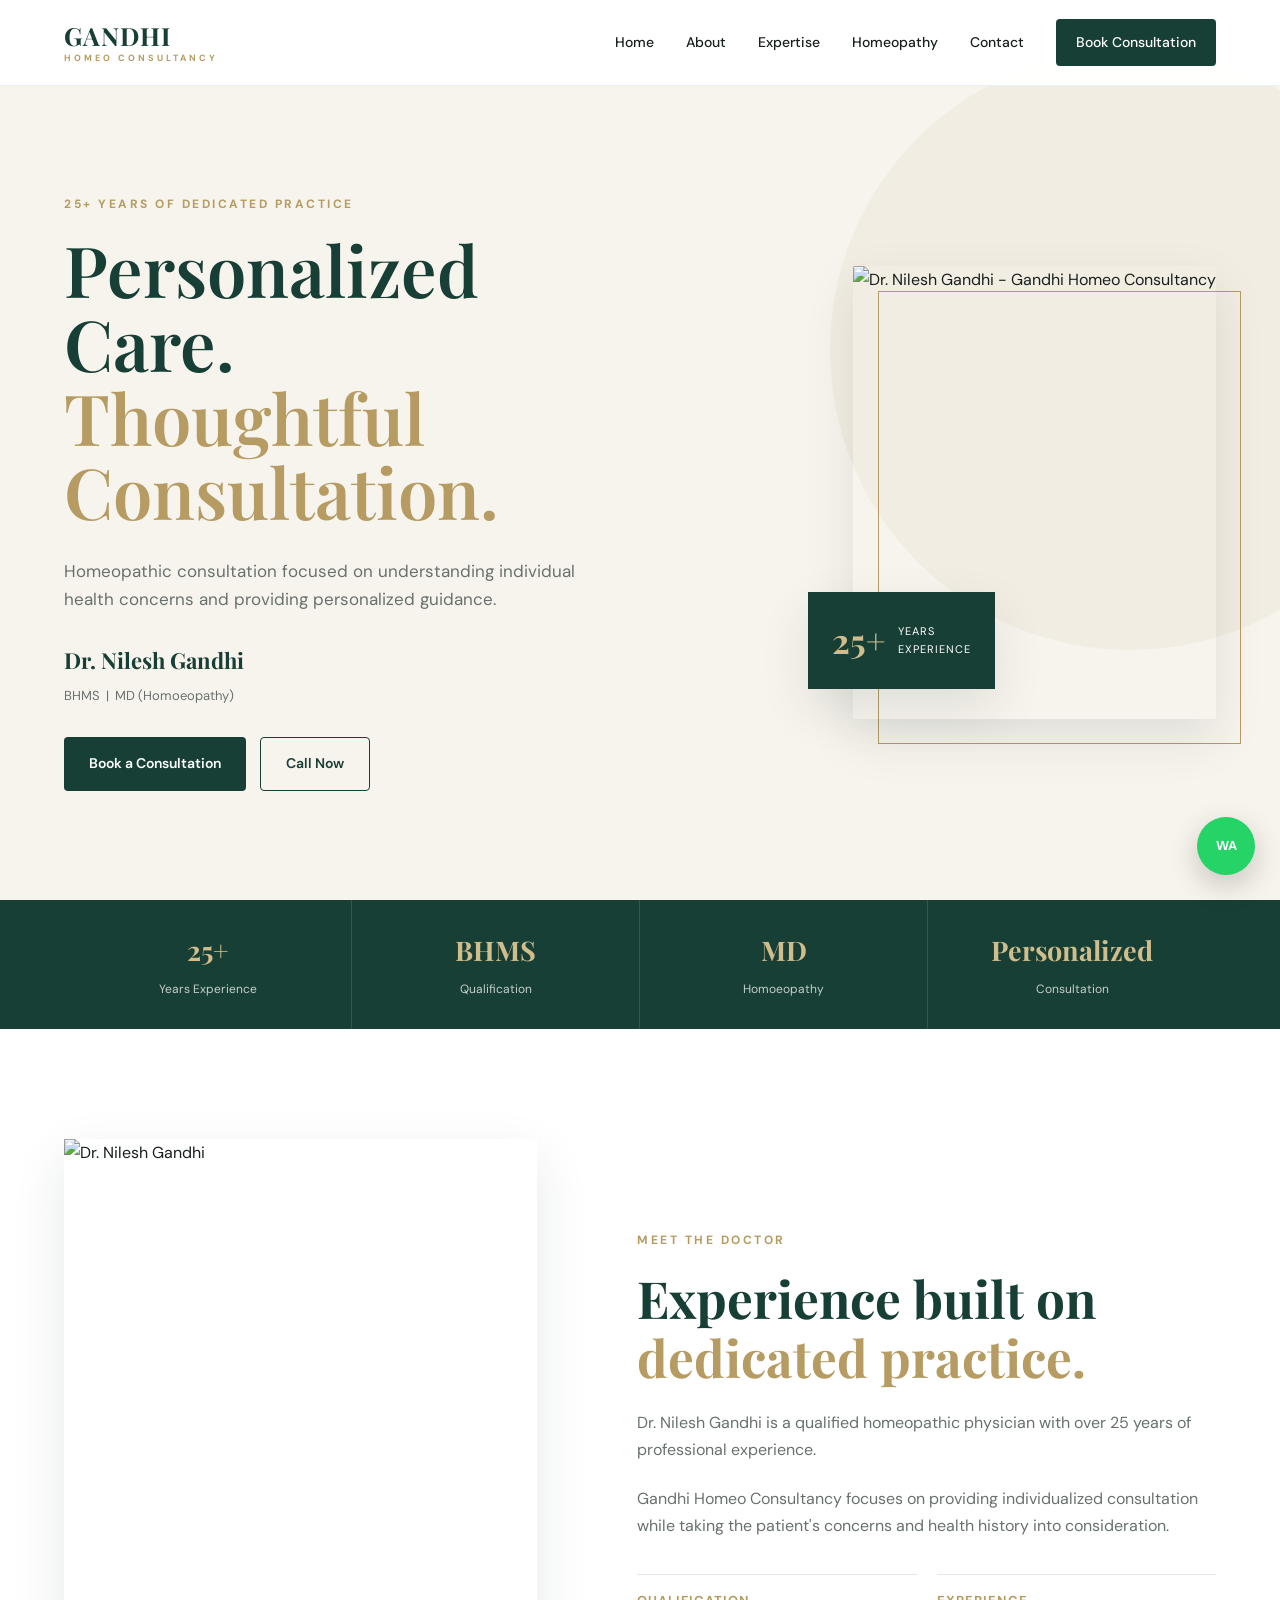
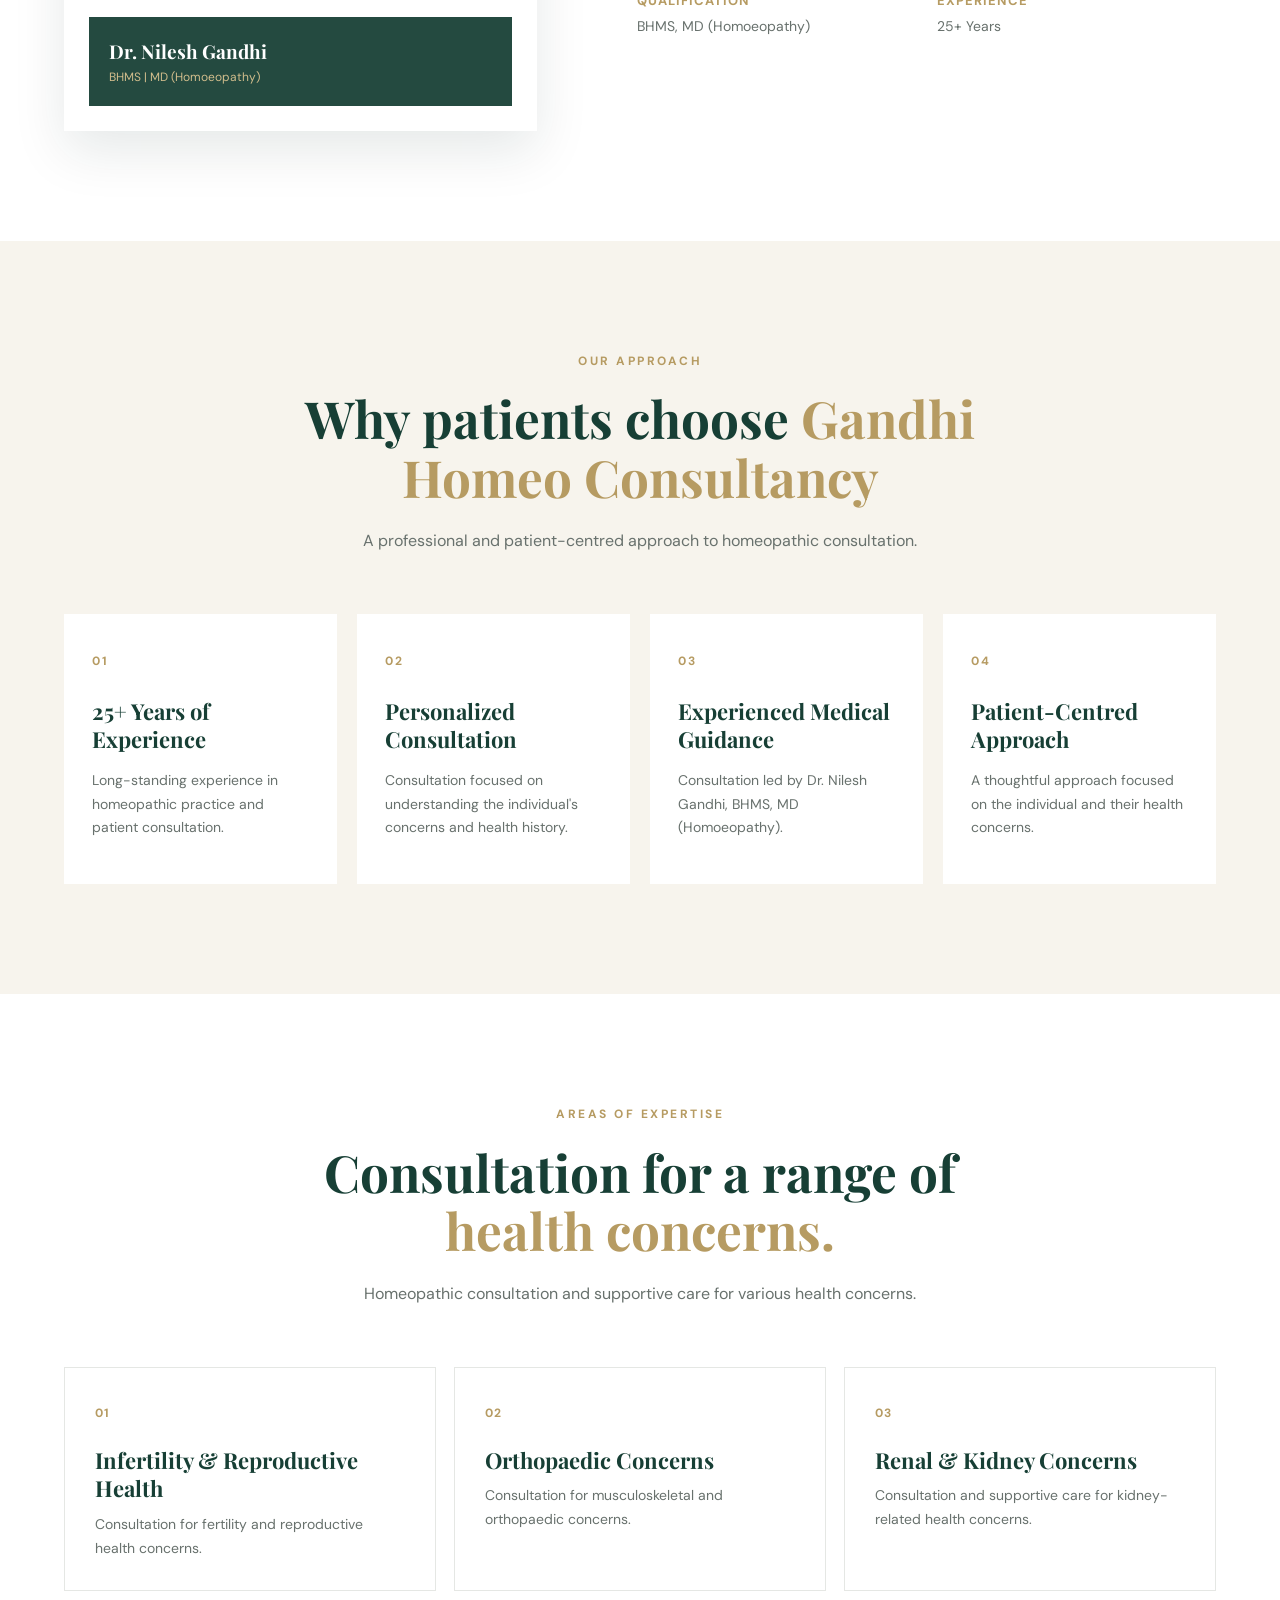
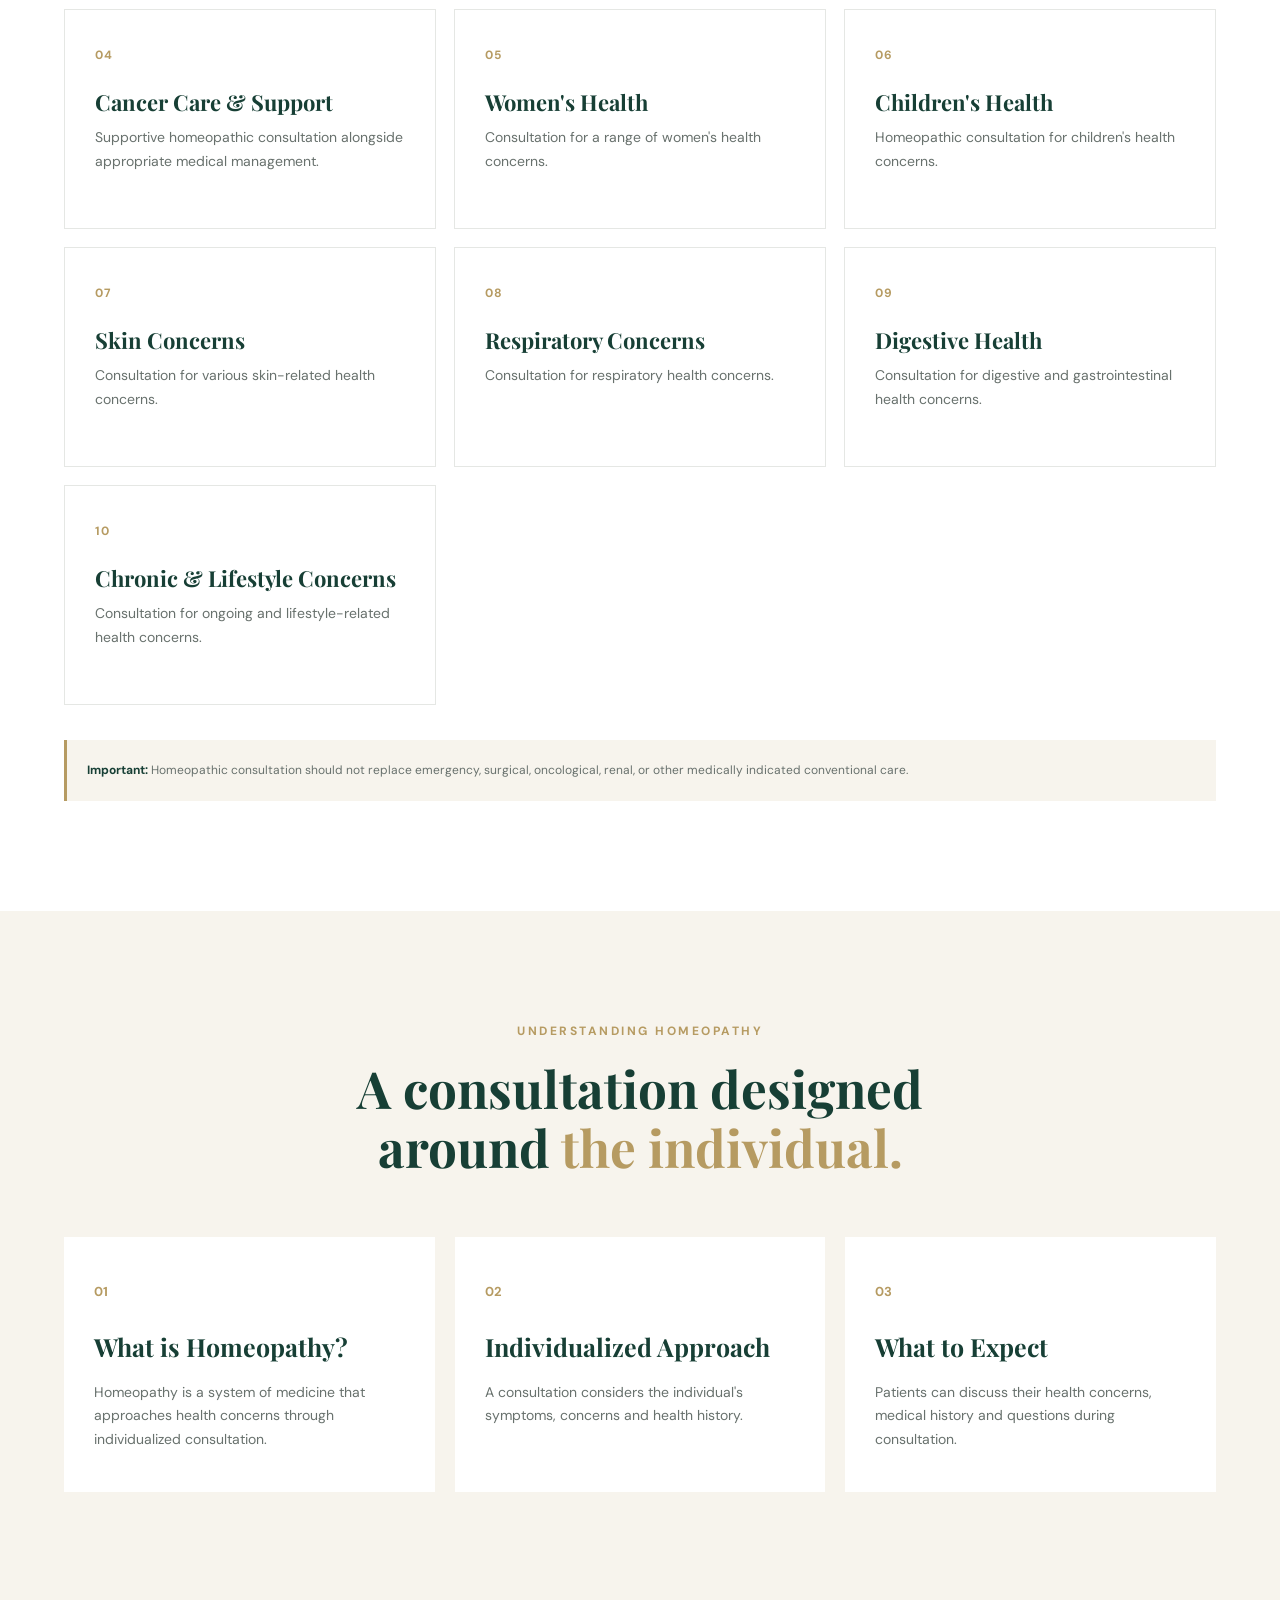
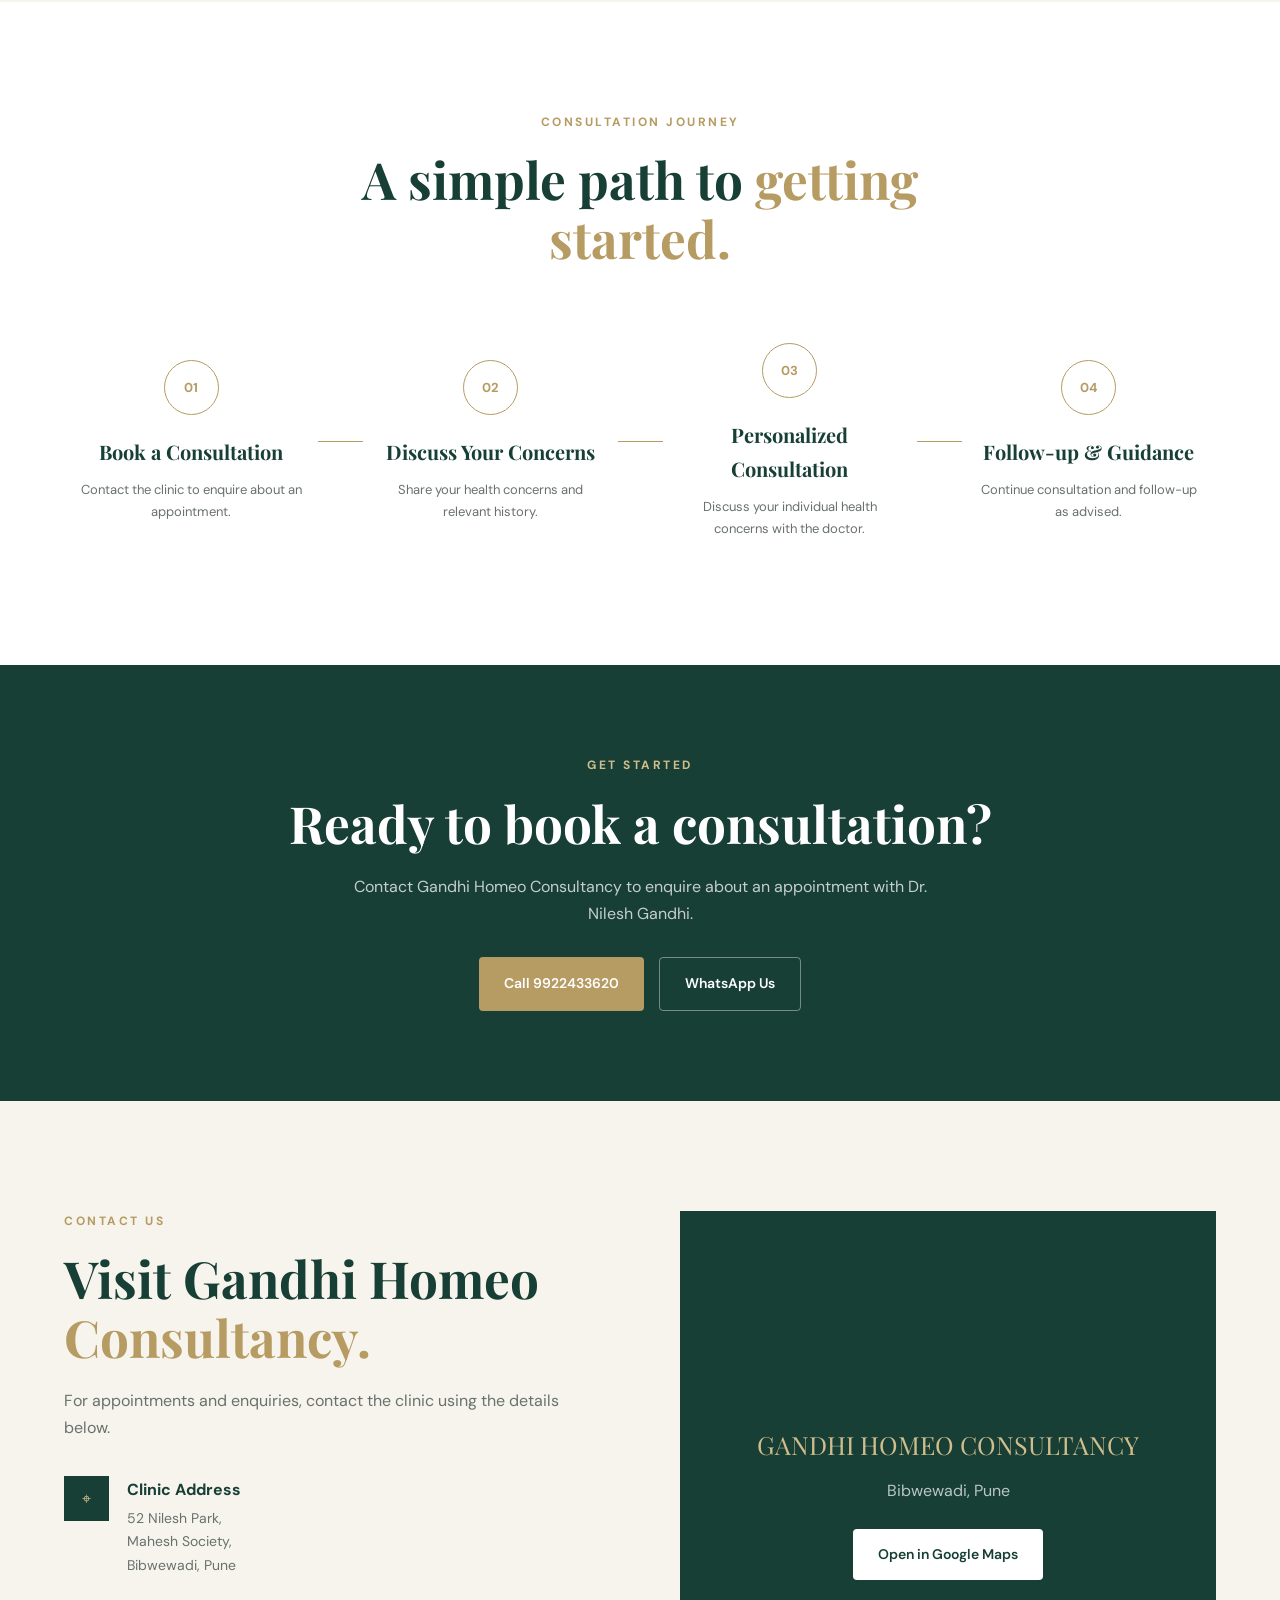
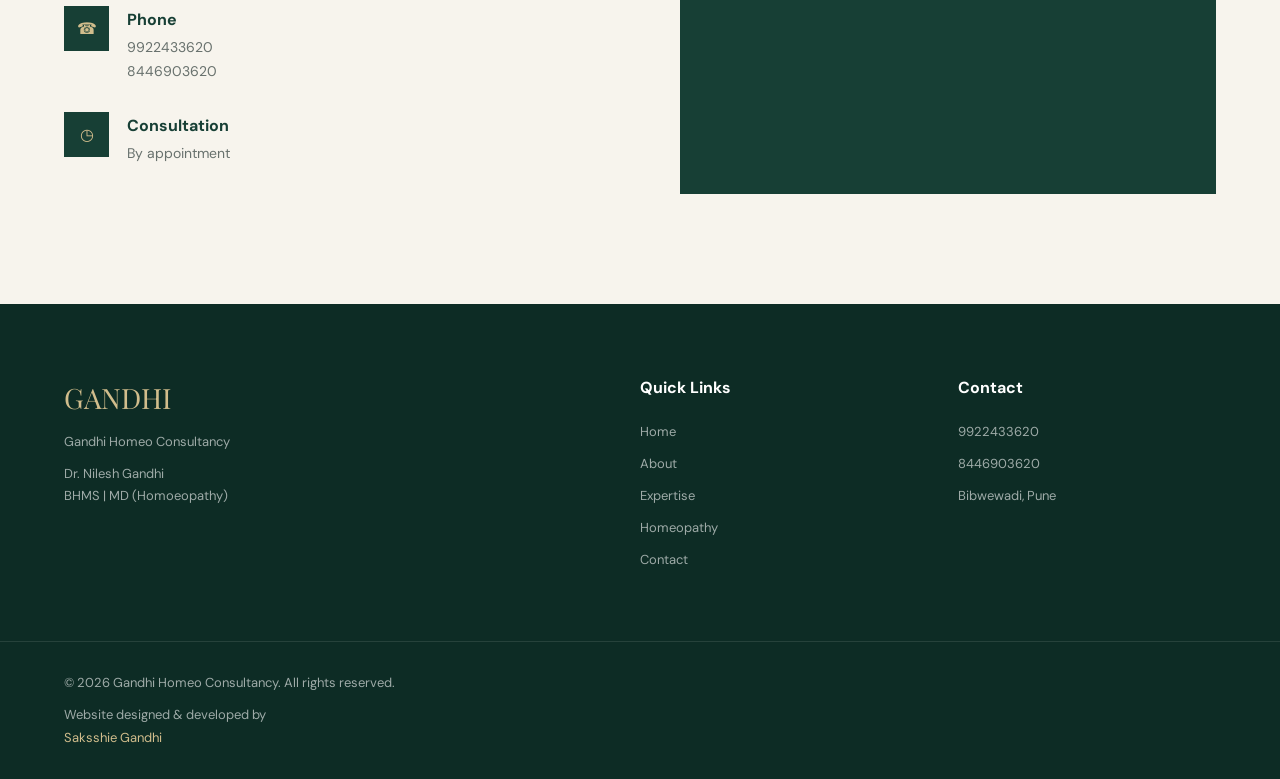
==== index.html @ 0a976315 "Add website files" ====
<!DOCTYPE html>
<html lang="en">

<head>
    <meta charset="UTF-8">
    <meta name="viewport" content="width=device-width, initial-scale=1.0">

    <title>Gandhi Homeo Consultancy | Dr. Nilesh Gandhi</title>

    <meta name="description"
        content="Gandhi Homeo Consultancy - Homeopathic consultation by Dr. Nilesh Gandhi, BHMS, MD (Homoeopathy), with over 25 years of experience in Pune.">

    <link rel="stylesheet" href="style.css">

    <!-- Google Fonts -->
    <link rel="preconnect" href="https://fonts.googleapis.com">
    <link rel="preconnect" href="https://fonts.gstatic.com" crossorigin>

    <link
        href="https://fonts.googleapis.com/css2?family=DM+Sans:wght@400;500;600;700&family=Playfair+Display:wght@500;600;700&display=swap"
        rel="stylesheet">
</head>

<body>

    <!-- ================= NAVIGATION ================= -->

    <header class="navbar">

        <div class="container nav-container">

            <a href="#home" class="logo">
                <span class="logo-main">GANDHI</span>
                <span class="logo-sub">HOMEO CONSULTANCY</span>
            </a>

            <nav class="nav-menu" id="navMenu">

                <a href="#home">Home</a>
                <a href="#about">About</a>
                <a href="#expertise">Expertise</a>
                <a href="#homeopathy">Homeopathy</a>
                <a href="#contact">Contact</a>

                <a href="#contact" class="nav-button">
                    Book Consultation
                </a>

            </nav>

            <button class="menu-toggle" id="menuToggle">
                ☰
            </button>

        </div>

    </header>


    <main>

        <!-- ================= HERO ================= -->

        <section class="hero" id="home">

            <div class="hero-background"></div>

            <div class="container hero-container">

                <div class="hero-content">

                    <span class="eyebrow">
                        25+ YEARS OF DEDICATED PRACTICE
                    </span>

                    <h1>
                        Personalized Care.
                        <span>Thoughtful Consultation.</span>
                    </h1>

                    <p class="hero-description">
                        Homeopathic consultation focused on understanding
                        individual health concerns and providing personalized
                        guidance.
                    </p>

                    <div class="doctor-intro">

                        <strong>Dr. Nilesh Gandhi</strong>

                        <span>
                            BHMS &nbsp;|&nbsp; MD (Homoeopathy)
                        </span>

                    </div>

                    <div class="hero-buttons">

                        <a href="#contact" class="primary-button">
                            Book a Consultation
                        </a>

                        <a href="tel:9922433620" class="secondary-button">
                            Call Now
                        </a>

                    </div>

                </div>


                <div class="hero-image-wrapper">

                    <div class="hero-image-decoration"></div>

                    <div class="hero-image">

                        <img src="images/doctor.jpeg"
                            alt="Dr. Nilesh Gandhi - Gandhi Homeo Consultancy">

                    </div>

                    <div class="experience-badge">

                        <strong>25+</strong>

                        <span>
                            Years<br>
                            Experience
                        </span>

                    </div>

                </div>

            </div>

        </section>


        <!-- ================= CREDIBILITY STRIP ================= -->

        <section class="credentials">

            <div class="container credentials-grid">

                <div class="credential">

                    <strong>25+</strong>

                    <span>Years Experience</span>

                </div>


                <div class="credential">

                    <strong>BHMS</strong>

                    <span>Qualification</span>

                </div>


                <div class="credential">

                    <strong>MD</strong>

                    <span>Homoeopathy</span>

                </div>


                <div class="credential">

                    <strong>Personalized</strong>

                    <span>Consultation</span>

                </div>

            </div>

        </section>


        <!-- ================= ABOUT DOCTOR ================= -->

        <section class="about section-padding" id="about">

            <div class="container about-grid">

                <div class="about-image">

                    <img src="images/doctor.jpeg"
                        alt="Dr. Nilesh Gandhi">

                    <div class="image-caption">

                        <strong>Dr. Nilesh Gandhi</strong>

                        <span>BHMS | MD (Homoeopathy)</span>

                    </div>

                </div>


                <div class="about-content">

                    <span class="section-label">
                        MEET THE DOCTOR
                    </span>

                    <h2>
                        Experience built on
                        <span>dedicated practice.</span>
                    </h2>

                    <p>
                        Dr. Nilesh Gandhi is a qualified homeopathic physician
                        with over 25 years of professional experience.
                    </p>

                    <p>
                        Gandhi Homeo Consultancy focuses on providing
                        individualized consultation while taking the patient's
                        concerns and health history into consideration.
                    </p>

                    <div class="doctor-details">

                        <div>
                            <strong>Qualification</strong>
                            <span>BHMS, MD (Homoeopathy)</span>
                        </div>

                        <div>
                            <strong>Experience</strong>
                            <span>25+ Years</span>
                        </div>

                    </div>

                </div>

            </div>

        </section>


        <!-- ================= WHY CHOOSE US ================= -->

        <section class="why-us section-padding">

            <div class="container">

                <div class="section-heading">

                    <span class="section-label">
                        OUR APPROACH
                    </span>

                    <h2>
                        Why patients choose
                        <span>Gandhi Homeo Consultancy</span>
                    </h2>

                    <p>
                        A professional and patient-centred approach to
                        homeopathic consultation.
                    </p>

                </div>


                <div class="why-grid">

                    <article class="why-card">

                        <div class="card-number">01</div>

                        <h3>
                            25+ Years of Experience
                        </h3>

                        <p>
                            Long-standing experience in homeopathic practice
                            and patient consultation.
                        </p>

                    </article>


                    <article class="why-card">

                        <div class="card-number">02</div>

                        <h3>
                            Personalized Consultation
                        </h3>

                        <p>
                            Consultation focused on understanding the
                            individual's concerns and health history.
                        </p>

                    </article>


                    <article class="why-card">

                        <div class="card-number">03</div>

                        <h3>
                            Experienced Medical Guidance
                        </h3>

                        <p>
                            Consultation led by Dr. Nilesh Gandhi,
                            BHMS, MD (Homoeopathy).
                        </p>

                    </article>


                    <article class="why-card">

                        <div class="card-number">04</div>

                        <h3>
                            Patient-Centred Approach
                        </h3>

                        <p>
                            A thoughtful approach focused on the individual
                            and their health concerns.
                        </p>

                    </article>

                </div>

            </div>

        </section>


        <!-- ================= EXPERTISE ================= -->

        <section class="expertise section-padding" id="expertise">

            <div class="container">

                <div class="section-heading">

                    <span class="section-label">
                        AREAS OF EXPERTISE
                    </span>

                    <h2>
                        Consultation for a range of
                        <span>health concerns.</span>
                    </h2>

                    <p>
                        Homeopathic consultation and supportive care for
                        various health concerns.
                    </p>

                </div>


                <div class="expertise-grid">

                    <article class="expertise-card">

                        <span class="expertise-icon">01</span>

                        <h3>
                            Infertility & Reproductive Health
                        </h3>

                        <p>
                            Consultation for fertility and reproductive
                            health concerns.
                        </p>

                    </article>


                    <article class="expertise-card">

                        <span class="expertise-icon">02</span>

                        <h3>
                            Orthopaedic Concerns
                        </h3>

                        <p>
                            Consultation for musculoskeletal and
                            orthopaedic concerns.
                        </p>

                    </article>


                    <article class="expertise-card">

                        <span class="expertise-icon">03</span>

                        <h3>
                            Renal & Kidney Concerns
                        </h3>

                        <p>
                            Consultation and supportive care for
                            kidney-related health concerns.
                        </p>

                    </article>


                    <article class="expertise-card">

                        <span class="expertise-icon">04</span>

                        <h3>
                            Cancer Care & Support
                        </h3>

                        <p>
                            Supportive homeopathic consultation alongside
                            appropriate medical management.
                        </p>

                    </article>


                    <article class="expertise-card">

                        <span class="expertise-icon">05</span>

                        <h3>
                            Women's Health
                        </h3>

                        <p>
                            Consultation for a range of women's health
                            concerns.
                        </p>

                    </article>


                    <article class="expertise-card">

                        <span class="expertise-icon">06</span>

                        <h3>
                            Children's Health
                        </h3>

                        <p>
                            Homeopathic consultation for children's
                            health concerns.
                        </p>

                    </article>


                    <article class="expertise-card">

                        <span class="expertise-icon">07</span>

                        <h3>
                            Skin Concerns
                        </h3>

                        <p>
                            Consultation for various skin-related
                            health concerns.
                        </p>

                    </article>


                    <article class="expertise-card">

                        <span class="expertise-icon">08</span>

                        <h3>
                            Respiratory Concerns
                        </h3>

                        <p>
                            Consultation for respiratory health concerns.
                        </p>

                    </article>


                    <article class="expertise-card">

                        <span class="expertise-icon">09</span>

                        <h3>
                            Digestive Health
                        </h3>

                        <p>
                            Consultation for digestive and gastrointestinal
                            health concerns.
                        </p>

                    </article>


                    <article class="expertise-card">

                        <span class="expertise-icon">10</span>

                        <h3>
                            Chronic & Lifestyle Concerns
                        </h3>

                        <p>
                            Consultation for ongoing and lifestyle-related
                            health concerns.
                        </p>

                    </article>

                </div>


                <div class="medical-note">

                    <strong>Important:</strong>

                    Homeopathic consultation should not replace emergency,
                    surgical, oncological, renal, or other medically indicated
                    conventional care.

                </div>

            </div>

        </section>


        <!-- ================= HOMEOPATHY ================= -->

        <section class="homeopathy section-padding" id="homeopathy">

            <div class="container">

                <div class="section-heading">

                    <span class="section-label">
                        UNDERSTANDING HOMEOPATHY
                    </span>

                    <h2>
                        A consultation designed around
                        <span>the individual.</span>
                    </h2>

                </div>


                <div class="homeopathy-grid">

                    <article class="homeopathy-card">

                        <span>01</span>

                        <h3>
                            What is Homeopathy?
                        </h3>

                        <p>
                            Homeopathy is a system of medicine that approaches
                            health concerns through individualized consultation.
                        </p>

                    </article>


                    <article class="homeopathy-card">

                        <span>02</span>

                        <h3>
                            Individualized Approach
                        </h3>

                        <p>
                            A consultation considers the individual's symptoms,
                            concerns and health history.
                        </p>

                    </article>


                    <article class="homeopathy-card">

                        <span>03</span>

                        <h3>
                            What to Expect
                        </h3>

                        <p>
                            Patients can discuss their health concerns,
                            medical history and questions during consultation.
                        </p>

                    </article>

                </div>

            </div>

        </section>


        <!-- ================= CONSULTATION JOURNEY ================= -->

        <section class="journey section-padding">

            <div class="container">

                <div class="section-heading">

                    <span class="section-label">
                        CONSULTATION JOURNEY
                    </span>

                    <h2>
                        A simple path to
                        <span>getting started.</span>
                    </h2>

                </div>


                <div class="journey-grid">

                    <div class="journey-step">

                        <span>01</span>

                        <h3>
                            Book a Consultation
                        </h3>

                        <p>
                            Contact the clinic to enquire about an appointment.
                        </p>

                    </div>


                    <div class="journey-line"></div>


                    <div class="journey-step">

                        <span>02</span>

                        <h3>
                            Discuss Your Concerns
                        </h3>

                        <p>
                            Share your health concerns and relevant history.
                        </p>

                    </div>


                    <div class="journey-line"></div>


                    <div class="journey-step">

                        <span>03</span>

                        <h3>
                            Personalized Consultation
                        </h3>

                        <p>
                            Discuss your individual health concerns with
                            the doctor.
                        </p>

                    </div>


                    <div class="journey-line"></div>


                    <div class="journey-step">

                        <span>04</span>

                        <h3>
                            Follow-up & Guidance
                        </h3>

                        <p>
                            Continue consultation and follow-up as advised.
                        </p>

                    </div>

                </div>

            </div>

        </section>


        <!-- ================= CTA ================= -->

        <section class="cta">

            <div class="container cta-content">

                <span class="section-label">
                    GET STARTED
                </span>

                <h2>
                    Ready to book a consultation?
                </h2>

                <p>
                    Contact Gandhi Homeo Consultancy to enquire about
                    an appointment with Dr. Nilesh Gandhi.
                </p>

                <div class="cta-buttons">

                    <a href="tel:9922433620" class="primary-button">
                        Call 9922433620
                    </a>

                    <a href="https://wa.me/919922433620?text=Hello%2C%20I%20would%20like%20to%20book%20a%20consultation%20with%20Dr.%20Nilesh%20Gandhi."
                        target="_blank"
                        class="whatsapp-button">

                        WhatsApp Us

                    </a>

                </div>

            </div>

        </section>


        <!-- ================= CONTACT ================= -->

        <section class="contact section-padding" id="contact">

            <div class="container contact-grid">

                <div class="contact-info">

                    <span class="section-label">
                        CONTACT US
                    </span>

                    <h2>
                        Visit Gandhi Homeo
                        <span>Consultancy.</span>
                    </h2>

                    <p>
                        For appointments and enquiries, contact the clinic
                        using the details below.
                    </p>


                    <div class="contact-item">

                        <span class="contact-icon">⌖</span>

                        <div>

                            <strong>Clinic Address</strong>

                            <p>
                                52 Nilesh Park,<br>
                                Mahesh Society,<br>
                                Bibwewadi, Pune
                            </p>

                        </div>

                    </div>


                    <div class="contact-item">

                        <span class="contact-icon">☎</span>

                        <div>

                            <strong>Phone</strong>

                            <p>
                                <a href="tel:9922433620">
                                    9922433620
                                </a>
                                <br>

                                <a href="tel:8446903620">
                                    8446903620
                                </a>
                            </p>

                        </div>

                    </div>


                    <div class="contact-item">

                        <span class="contact-icon">◷</span>

                        <div>

                            <strong>Consultation</strong>

                            <p>
                                By appointment
                            </p>

                        </div>

                    </div>

                </div>


                <div class="map-container">

                    <div class="map-placeholder">

                        <span>GANDHI HOMEO CONSULTANCY</span>

                        <p>
                            Bibwewadi, Pune
                        </p>

                        <a href="https://www.google.com/maps/search/?api=1&query=Gandhi+Homeo+Consultancy+Bibwewadi+Pune"
                            target="_blank"
                            class="map-button">

                            Open in Google Maps

                        </a>

                    </div>

                </div>

            </div>

        </section>

    </main>


    <!-- ================= FOOTER ================= -->

    <footer class="footer">

        <div class="container footer-grid">

            <div>

                <div class="footer-logo">
                    GANDHI
                </div>

                <p>
                    Gandhi Homeo Consultancy
                </p>

                <p>
                    Dr. Nilesh Gandhi<br>
                    BHMS | MD (Homoeopathy)
                </p>

            </div>


            <div>

                <h4>Quick Links</h4>

                <a href="#home">Home</a>
                <a href="#about">About</a>
                <a href="#expertise">Expertise</a>
                <a href="#homeopathy">Homeopathy</a>
                <a href="#contact">Contact</a>

            </div>


            <div>

                <h4>Contact</h4>

                <a href="tel:9922433620">
                    9922433620
                </a>

                <a href="tel:8446903620">
                    8446903620
                </a>

                <p>
                    Bibwewadi, Pune
                </p>

            </div>

        </div>


        <div class="footer-bottom">

    <div class="container">

        <p>
            © 2026 Gandhi Homeo Consultancy.
            All rights reserved.
        </p>

        <p class="developer-credit">
            Website designed &amp; developed by
            <a href="https://github.com/saksshie-gandhi"
               target="_blank"
               rel="noopener noreferrer">
                Saksshie Gandhi
            </a>
        </p>

    </div>

</div>
    </footer>


    <!-- WhatsApp Floating Button -->

    <a href="https://wa.me/919922433620?text=Hello%2C%20I%20would%20like%20to%20book%20a%20consultation%20with%20Dr.%20Nilesh%20Gandhi."
        class="whatsapp-float"
        target="_blank"
        aria-label="Contact Gandhi Homeo Consultancy on WhatsApp">

        WA

    </a>


    <script src="script.js"></script>

</body>

</html>
---- style.css ----
/* =====================================================
   GANDHI HOMEO CONSULTANCY
   Premium Clinic Website
   ===================================================== */


/* ================= VARIABLES ================= */

:root {

    --forest: #173f35;
    --forest-dark: #0d2c25;
    --forest-light: #2c5b4f;

    --cream: #f7f4ed;
    --cream-dark: #eee9dd;

    --gold: #b69b62;
    --gold-light: #d1bd8c;

    --white: #ffffff;
    --black: #18201d;
    --grey: #68716d;
    --light-grey: #e5e7e4;

    --shadow: 0 20px 50px rgba(13, 44, 37, 0.10);

}


/* ================= RESET ================= */

* {
    margin: 0;
    padding: 0;
    box-sizing: border-box;
}

html {
    scroll-behavior: smooth;
}

body {

    font-family: "DM Sans", sans-serif;

    color: var(--black);

    background: var(--white);

    line-height: 1.7;

}

img {
    width: 100%;
    display: block;
}

a {
    text-decoration: none;
    color: inherit;
}


/* ================= CONTAINER ================= */

.container {

    width: min(1180px, 90%);

    margin: auto;

}


/* ================= NAVBAR ================= */

.navbar {

    position: fixed;

    top: 0;
    left: 0;

    width: 100%;

    z-index: 1000;

    background: rgba(255, 255, 255, 0.96);

    backdrop-filter: blur(15px);

    border-bottom: 1px solid rgba(23, 63, 53, 0.08);

}

.nav-container {

    min-height: 85px;

    display: flex;

    align-items: center;

    justify-content: space-between;

}

.logo {

    display: flex;

    flex-direction: column;

    line-height: 1;

}

.logo-main {

    font-family: "Playfair Display", serif;

    font-size: 25px;

    font-weight: 700;

    color: var(--forest);

    letter-spacing: 1px;

}

.logo-sub {

    font-size: 9px;

    letter-spacing: 3px;

    margin-top: 6px;

    color: var(--gold);

    font-weight: 700;

}

.nav-menu {

    display: flex;

    align-items: center;

    gap: 32px;

}

.nav-menu > a {

    font-size: 14px;

    font-weight: 500;

    color: var(--black);

    transition: 0.3s;

}

.nav-menu > a:hover {

    color: var(--gold);

}

.nav-button {

    background: var(--forest);

    color: white !important;

    padding: 12px 20px;

    border-radius: 4px;

}

.nav-button:hover {

    background: var(--forest-light);

}

.menu-toggle {

    display: none;

    background: none;

    border: none;

    font-size: 28px;

    cursor: pointer;

    color: var(--forest);

}


/* ================= HERO ================= */

.hero {

    position: relative;

    min-height: 100vh;

    display: flex;

    align-items: center;

    overflow: hidden;

    background: var(--cream);

    padding-top: 85px;

}

.hero-background {

    position: absolute;

    width: 600px;

    height: 600px;

    border-radius: 50%;

    background: rgba(182, 155, 98, 0.08);

    right: -150px;

    top: 50px;

}

.hero-container {

    display: grid;

    grid-template-columns: 1.05fr 0.95fr;

    gap: 80px;

    align-items: center;

    position: relative;

    z-index: 2;

}

.eyebrow,
.section-label {

    display: block;

    color: var(--gold);

    font-size: 12px;

    letter-spacing: 2.5px;

    font-weight: 700;

    margin-bottom: 18px;

}

.hero h1 {

    font-family: "Playfair Display", serif;

    font-size: clamp(48px, 5.5vw, 78px);

    line-height: 1.05;

    font-weight: 600;

    color: var(--forest);

    max-width: 700px;

}

.hero h1 span {

    display: block;

    color: var(--gold);

}

.hero-description {

    max-width: 590px;

    margin: 28px 0;

    color: var(--grey);

    font-size: 17px;

}

.doctor-intro {

    display: flex;

    flex-direction: column;

    margin-bottom: 30px;

}

.doctor-intro strong {

    font-family: "Playfair Display", serif;

    font-size: 22px;

    color: var(--forest);

}

.doctor-intro span {

    color: var(--grey);

    font-size: 13px;

    margin-top: 5px;

}

.hero-buttons {

    display: flex;

    gap: 14px;

    flex-wrap: wrap;

}


/* ================= BUTTONS ================= */

.primary-button,
.secondary-button,
.whatsapp-button,
.map-button {

    display: inline-flex;

    align-items: center;

    justify-content: center;

    padding: 14px 25px;

    border-radius: 4px;

    font-size: 14px;

    font-weight: 600;

    transition: 0.3s;

}

.primary-button {

    background: var(--forest);

    color: white;

}

.primary-button:hover {

    background: var(--forest-dark);

    transform: translateY(-2px);

}

.secondary-button {

    border: 1px solid var(--forest);

    color: var(--forest);

}

.secondary-button:hover {

    background: var(--forest);

    color: white;

}


/* ================= HERO IMAGE ================= */

.hero-image-wrapper {

    position: relative;

    max-width: 500px;

    margin-left: auto;

}

.hero-image {

    position: relative;

    z-index: 2;

    border-radius: 2px;

    overflow: hidden;

    box-shadow: var(--shadow);

}

.hero-image img {

    aspect-ratio: 4 / 5;

    object-fit: cover;

}

.hero-image-decoration {

    position: absolute;

    width: 100%;

    height: 100%;

    border: 1px solid var(--gold);

    top: 25px;

    right: -25px;

    z-index: 1;

}

.experience-badge {

    position: absolute;

    bottom: 30px;

    left: -45px;

    z-index: 3;

    background: var(--forest);

    color: white;

    padding: 20px 24px;

    display: flex;

    align-items: center;

    gap: 12px;

    box-shadow: var(--shadow);

}

.experience-badge strong {

    font-family: "Playfair Display", serif;

    font-size: 34px;

    color: var(--gold-light);

}

.experience-badge span {

    font-size: 11px;

    text-transform: uppercase;

    letter-spacing: 1px;

}


/* ================= CREDENTIALS ================= */

.credentials {

    background: var(--forest);

    color: white;

}

.credentials-grid {

    display: grid;

    grid-template-columns: repeat(4, 1fr);

}

.credential {

    padding: 28px;

    text-align: center;

    border-right: 1px solid rgba(255,255,255,0.12);

}

.credential:last-child {

    border-right: none;

}

.credential strong {

    display: block;

    font-family: "Playfair Display", serif;

    font-size: 27px;

    color: var(--gold-light);

}

.credential span {

    font-size: 12px;

    color: rgba(255,255,255,0.75);

}


/* ================= GENERAL SECTIONS ================= */

.section-padding {

    padding: 110px 0;

}

.section-heading {

    max-width: 700px;

    margin: 0 auto 60px;

    text-align: center;

}

.section-heading h2,
.about-content h2,
.contact-info h2 {

    font-family: "Playfair Display", serif;

    font-size: clamp(36px, 4vw, 54px);

    line-height: 1.15;

    color: var(--forest);

}

.section-heading h2 span,
.about-content h2 span,
.contact-info h2 span {

    color: var(--gold);

}

.section-heading p {

    color: var(--grey);

    margin-top: 20px;

}


/* ================= ABOUT ================= */

.about {

    background: white;

}

.about-grid {

    display: grid;

    grid-template-columns: 0.9fr 1.1fr;

    gap: 100px;

    align-items: center;

}

.about-image {

    position: relative;

}

.about-image img {

    aspect-ratio: 4 / 5;

    object-fit: cover;

    box-shadow: var(--shadow);

}

.image-caption {

    position: absolute;

    bottom: 25px;

    left: 25px;

    right: 25px;

    padding: 18px 20px;

    background: rgba(23, 63, 53, 0.94);

    color: white;

    display: flex;

    flex-direction: column;

}

.image-caption strong {

    font-family: "Playfair Display", serif;

    font-size: 19px;

}

.image-caption span {

    font-size: 12px;

    color: var(--gold-light);

}

.about-content p {

    color: var(--grey);

    margin: 22px 0;

    max-width: 600px;

}

.doctor-details {

    display: grid;

    grid-template-columns: 1fr 1fr;

    gap: 20px;

    margin-top: 35px;

}

.doctor-details div {

    border-top: 1px solid var(--light-grey);

    padding-top: 15px;

}

.doctor-details strong {

    display: block;

    font-size: 13px;

    color: var(--gold);

    text-transform: uppercase;

    letter-spacing: 1px;

}

.doctor-details span {

    font-size: 14px;

    color: var(--grey);

}


/* ================= WHY US ================= */

.why-us {

    background: var(--cream);

}

.why-grid {

    display: grid;

    grid-template-columns: repeat(4, 1fr);

    gap: 20px;

}

.why-card {

    background: white;

    padding: 35px 28px;

    min-height: 270px;

    transition: 0.3s;

    border-top: 2px solid transparent;

}

.why-card:hover {

    transform: translateY(-8px);

    border-top-color: var(--gold);

    box-shadow: var(--shadow);

}

.card-number {

    color: var(--gold);

    font-size: 12px;

    font-weight: 700;

    letter-spacing: 2px;

    margin-bottom: 25px;

}

.why-card h3 {

    font-family: "Playfair Display", serif;

    color: var(--forest);

    font-size: 22px;

    line-height: 1.3;

}

.why-card p {

    color: var(--grey);

    font-size: 14px;

    margin-top: 15px;

}


/* ================= EXPERTISE ================= */

.expertise {

    background: white;

}

.expertise-grid {

    display: grid;

    grid-template-columns: repeat(3, 1fr);

    gap: 18px;

}

.expertise-card {

    padding: 30px;

    border: 1px solid var(--light-grey);

    transition: 0.3s;

    min-height: 220px;

}

.expertise-card:hover {

    border-color: var(--gold);

    transform: translateY(-5px);

    box-shadow: var(--shadow);

}

.expertise-icon {

    color: var(--gold);

    font-size: 12px;

    font-weight: 700;

    letter-spacing: 1px;

}

.expertise-card h3 {

    font-family: "Playfair Display", serif;

    color: var(--forest);

    font-size: 22px;

    line-height: 1.3;

    margin: 20px 0 10px;

}

.expertise-card p {

    color: var(--grey);

    font-size: 14px;

}

.medical-note {

    margin-top: 35px;

    padding: 20px;

    background: var(--cream);

    border-left: 3px solid var(--gold);

    font-size: 12px;

    color: var(--grey);

}

.medical-note strong {

    color: var(--forest);

}


/* ================= HOMEOPATHY ================= */

.homeopathy {

    background: var(--cream);

}

.homeopathy-grid {

    display: grid;

    grid-template-columns: repeat(3, 1fr);

    gap: 20px;

}

.homeopathy-card {

    background: white;

    padding: 40px 30px;

}

.homeopathy-card > span {

    color: var(--gold);

    font-size: 13px;

    font-weight: 700;

}

.homeopathy-card h3 {

    font-family: "Playfair Display", serif;

    color: var(--forest);

    font-size: 25px;

    margin: 22px 0 12px;

}

.homeopathy-card p {

    color: var(--grey);

    font-size: 14px;

}


/* ================= JOURNEY ================= */

.journey {

    background: white;

}

.journey-grid {

    display: grid;

    grid-template-columns: 1fr auto 1fr auto 1fr auto 1fr;

    align-items: center;

}

.journey-step {

    text-align: center;

    padding: 15px;

}

.journey-step > span {

    width: 55px;

    height: 55px;

    border: 1px solid var(--gold);

    color: var(--gold);

    display: flex;

    align-items: center;

    justify-content: center;

    border-radius: 50%;

    margin: 0 auto 20px;

    font-weight: 700;

    font-size: 13px;

}

.journey-step h3 {

    font-family: "Playfair Display", serif;

    color: var(--forest);

    font-size: 20px;

}

.journey-step p {

    color: var(--grey);

    font-size: 13px;

    margin-top: 10px;

}

.journey-line {

    width: 45px;

    height: 1px;

    background: var(--gold);

}


/* ================= CTA ================= */

.cta {

    background: var(--forest);

    color: white;

    text-align: center;

    padding: 90px 0;

}

.cta .section-label {

    color: var(--gold-light);

}

.cta h2 {

    font-family: "Playfair Display", serif;

    font-size: clamp(38px, 4vw, 58px);

    line-height: 1.15;

}

.cta p {

    max-width: 600px;

    margin: 20px auto 30px;

    color: rgba(255,255,255,0.75);

}

.cta-buttons {

    display: flex;

    justify-content: center;

    gap: 15px;

    flex-wrap: wrap;

}

.cta .primary-button {

    background: var(--gold);

}

.cta .primary-button:hover {

    background: var(--gold-light);

}

.whatsapp-button {

    background: transparent;

    border: 1px solid rgba(255,255,255,0.4);

    color: white;

}

.whatsapp-button:hover {

    background: white;

    color: var(--forest);

}


/* ================= CONTACT ================= */

.contact {

    background: var(--cream);

}

.contact-grid {

    display: grid;

    grid-template-columns: 1fr 1fr;

    gap: 80px;

    align-items: stretch;

}

.contact-info > p {

    color: var(--grey);

    margin: 20px 0 35px;

    max-width: 500px;

}

.contact-item {

    display: flex;

    gap: 18px;

    margin-bottom: 28px;

}

.contact-icon {

    width: 45px;

    height: 45px;

    display: flex;

    justify-content: center;

    align-items: center;

    background: var(--forest);

    color: var(--gold-light);

    flex-shrink: 0;

}

.contact-item strong {

    color: var(--forest);

}

.contact-item p {

    color: var(--grey);

    font-size: 14px;

    margin-top: 3px;

}

.contact-item a:hover {

    color: var(--gold);

}

.map-container {

    min-height: 450px;

}

.map-placeholder {

    height: 100%;

    min-height: 450px;

    background: var(--forest);

    color: white;

    display: flex;

    flex-direction: column;

    align-items: center;

    justify-content: center;

    text-align: center;

    padding: 40px;

}

.map-placeholder span {

    font-family: "Playfair Display", serif;

    font-size: 25px;

    color: var(--gold-light);

}

.map-placeholder p {

    margin: 10px 0 25px;

    color: rgba(255,255,255,0.7);

}

.map-button {

    background: white;

    color: var(--forest);

}

.map-button:hover {

    background: var(--gold-light);

}


/* ================= FOOTER ================= */

.footer {

    background: var(--forest-dark);

    color: white;

    padding-top: 70px;

}

.footer-grid {

    display: grid;

    grid-template-columns: 2fr 1fr 1fr;

    gap: 60px;

    padding-bottom: 60px;

}

.footer-logo {

    font-family: "Playfair Display", serif;

    font-size: 28px;

    color: var(--gold-light);

}

.footer p {

    color: rgba(255,255,255,0.6);

    font-size: 13px;

    margin-top: 10px;

}

.footer h4 {

    color: white;

    margin-bottom: 20px;

}

.footer a {

    display: block;

    color: rgba(255,255,255,0.6);

    font-size: 13px;

    margin-bottom: 10px;

    transition: 0.3s;

}

.footer a:hover {

    color: var(--gold-light);

}

.footer-bottom {

    border-top: 1px solid rgba(255,255,255,0.1);

    padding: 20px 0;

    color: rgba(255,255,255,0.4);

    font-size: 12px;

}


/* ================= WHATSAPP ================= */

.whatsapp-float {

    position: fixed;

    right: 25px;

    bottom: 25px;

    width: 58px;

    height: 58px;

    border-radius: 50%;

    background: #25D366;

    color: white;

    display: flex;

    align-items: center;

    justify-content: center;

    font-size: 13px;

    font-weight: 700;

    z-index: 999;

    box-shadow: 0 10px 30px rgba(0,0,0,0.2);

    transition: 0.3s;

}

.whatsapp-float:hover {

    transform: translateY(-5px);

}


/* ================= RESPONSIVE ================= */

@media (max-width: 1000px) {

    .hero-container {

        gap: 40px;

    }

    .why-grid {

        grid-template-columns: repeat(2, 1fr);

    }

    .expertise-grid {

        grid-template-columns: repeat(2, 1fr);

    }

    .about-grid {

        gap: 50px;

    }

    .journey-grid {

        grid-template-columns: 1fr 1fr;

        gap: 40px;

    }

    .journey-line {

        display: none;

    }

}


@media (max-width: 768px) {

    .nav-container {

        min-height: 75px;

    }

    .nav-menu {

        position: absolute;

        top: 75px;

        left: 0;

        width: 100%;

        background: white;

        display: none;

        flex-direction: column;

        align-items: stretch;

        gap: 0;

        padding: 15px 5% 25px;

        box-shadow: 0 15px 30px rgba(0,0,0,0.08);

    }

    .nav-menu.active {

        display: flex;

    }

    .nav-menu > a {

        padding: 13px 0;

    }

    .nav-button {

        text-align: center;

        margin-top: 10px;

    }

    .menu-toggle {

        display: block;

    }

    .hero {

        padding-top: 110px;

        padding-bottom: 70px;

    }

    .hero-container {

        grid-template-columns: 1fr;

    }

    .hero-content {

        text-align: center;

    }

    .hero-description {

        margin-left: auto;

        margin-right: auto;

    }

    .hero-buttons {

        justify-content: center;

    }

    .hero-image-wrapper {

        margin: 30px auto 0;

        width: 85%;

    }

    .experience-badge {

        left: -15px;

    }

    .credentials-grid {

        grid-template-columns: repeat(2, 1fr);

    }

    .credential {

        border-bottom: 1px solid rgba(255,255,255,0.12);

    }

    .section-padding {

        padding: 80px 0;

    }

    .about-grid {

        grid-template-columns: 1fr;

    }

    .about-content {

        text-align: center;

    }

    .about-content p {

        margin-left: auto;

        margin-right: auto;

    }

    .doctor-details {

        text-align: left;

    }

    .why-grid {

        grid-template-columns: 1fr;

    }

    .expertise-grid {

        grid-template-columns: 1fr;

    }

    .homeopathy-grid {

        grid-template-columns: 1fr;

    }

    .journey-grid {

        grid-template-columns: 1fr;

    }

    .contact-grid {

        grid-template-columns: 1fr;

        gap: 50px;

    }

    .footer-grid {

        grid-template-columns: 1fr;

        gap: 35px;

    }

}


@media (max-width: 480px) {

    .hero h1 {

        font-size: 43px;

    }

    .logo-main {

        font-size: 21px;

    }

    .logo-sub {

        font-size: 7px;

    }

    .experience-badge {

        padding: 14px;

    }

    .experience-badge strong {

        font-size: 27px;

    }

    .credentials-grid {

        grid-template-columns: 1fr 1fr;

    }

    .credential {

        padding: 20px 10px;

    }

    .doctor-details {

        grid-template-columns: 1fr;

    }

    .whatsapp-float {

        width: 52px;

        height: 52px;

        right: 18px;

        bottom: 18px;

    }

}
/* Developer Credit */

.developer-credit {
    margin-top: 8px;
    font-size: 12px;
    color: #a9b8b2;
}

.developer-credit a {
    color: #d1bd8c;
    text-decoration: none;
    transition: opacity 0.3s ease;
}

.developer-credit a:hover {
    opacity: 0.7;
}
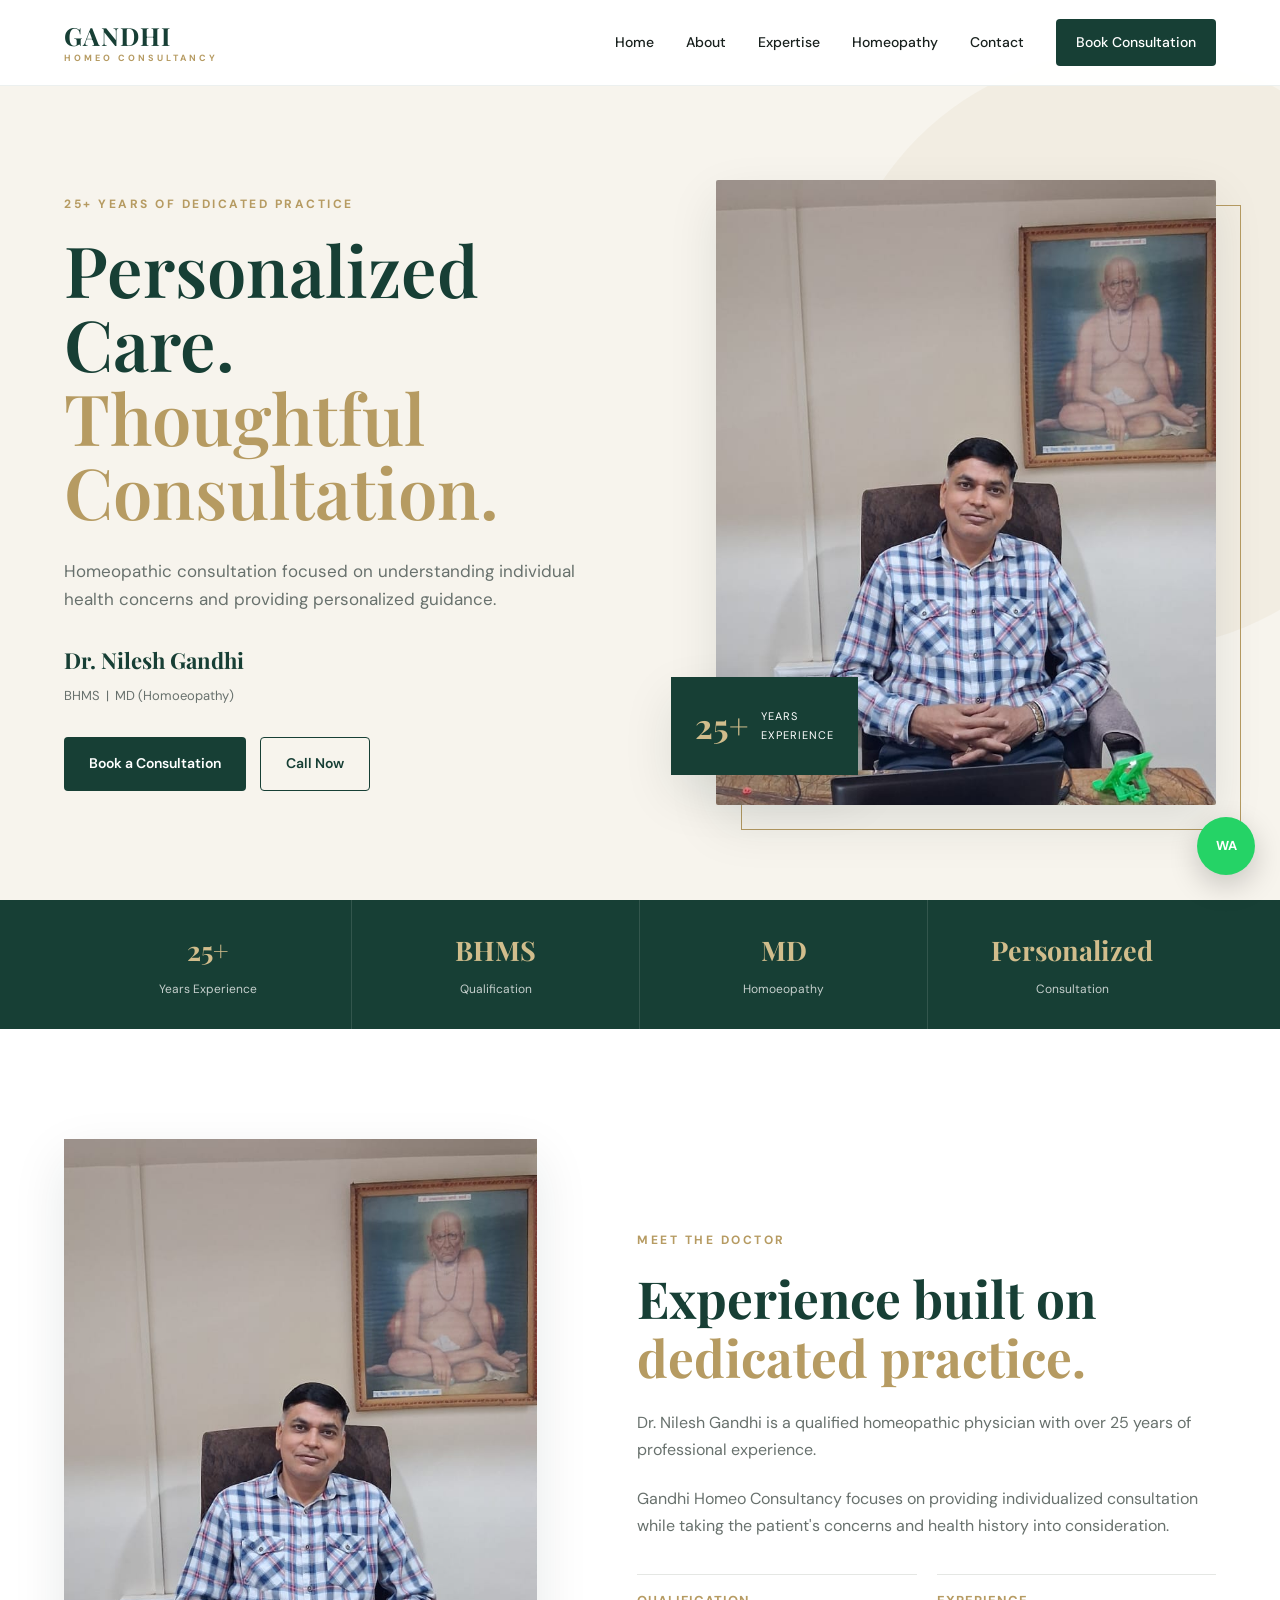
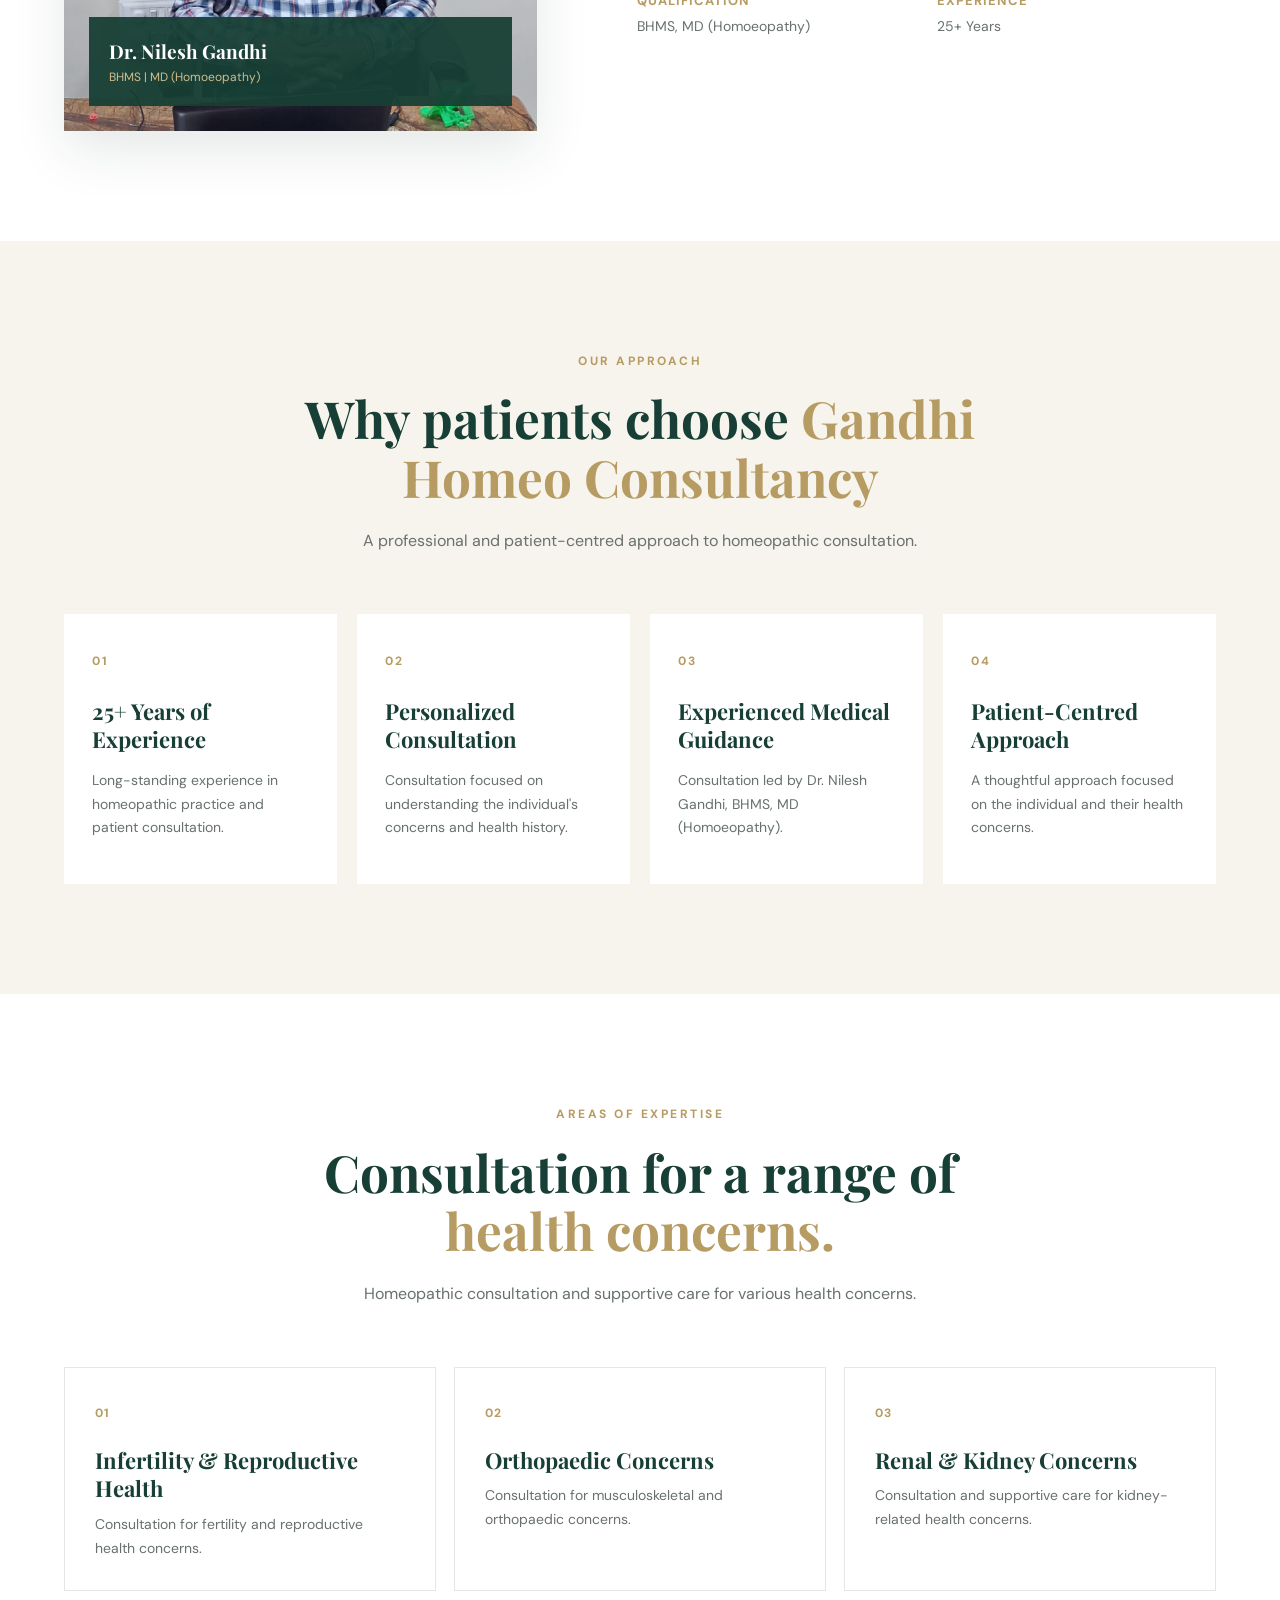
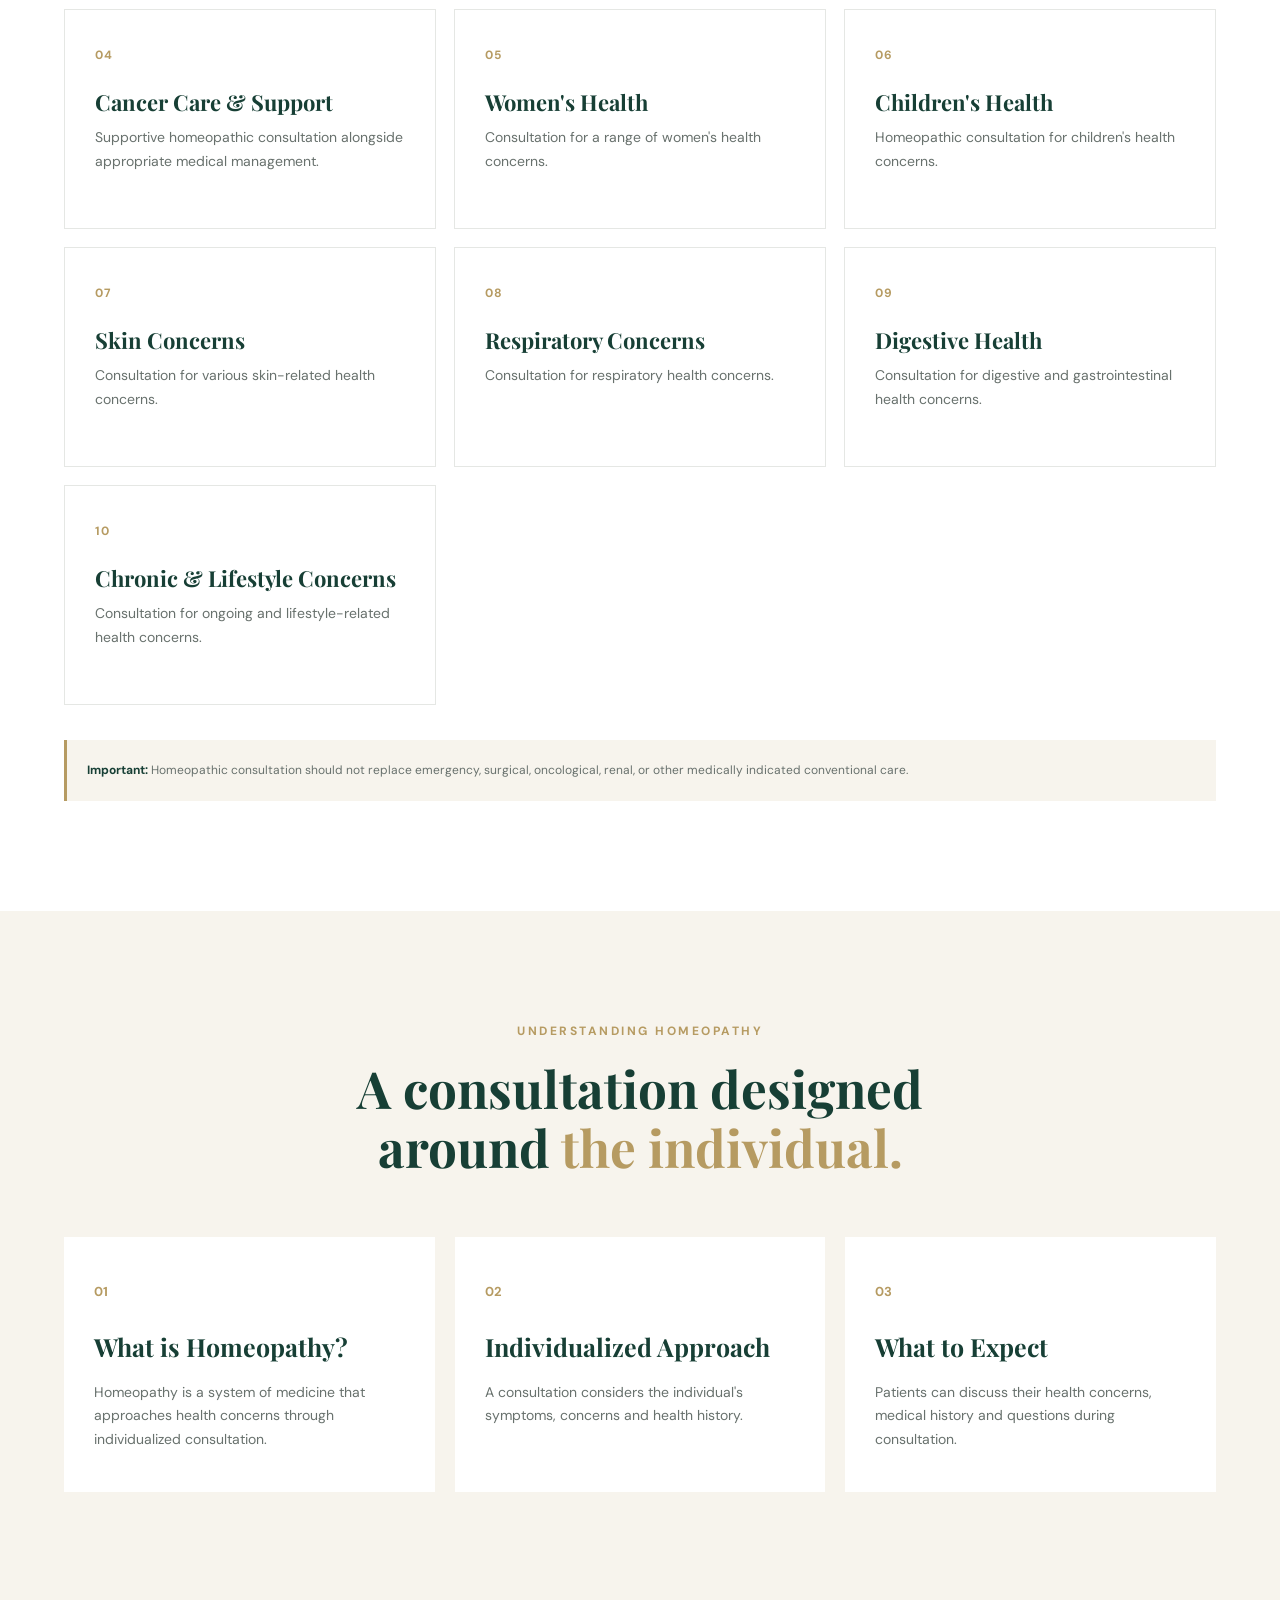
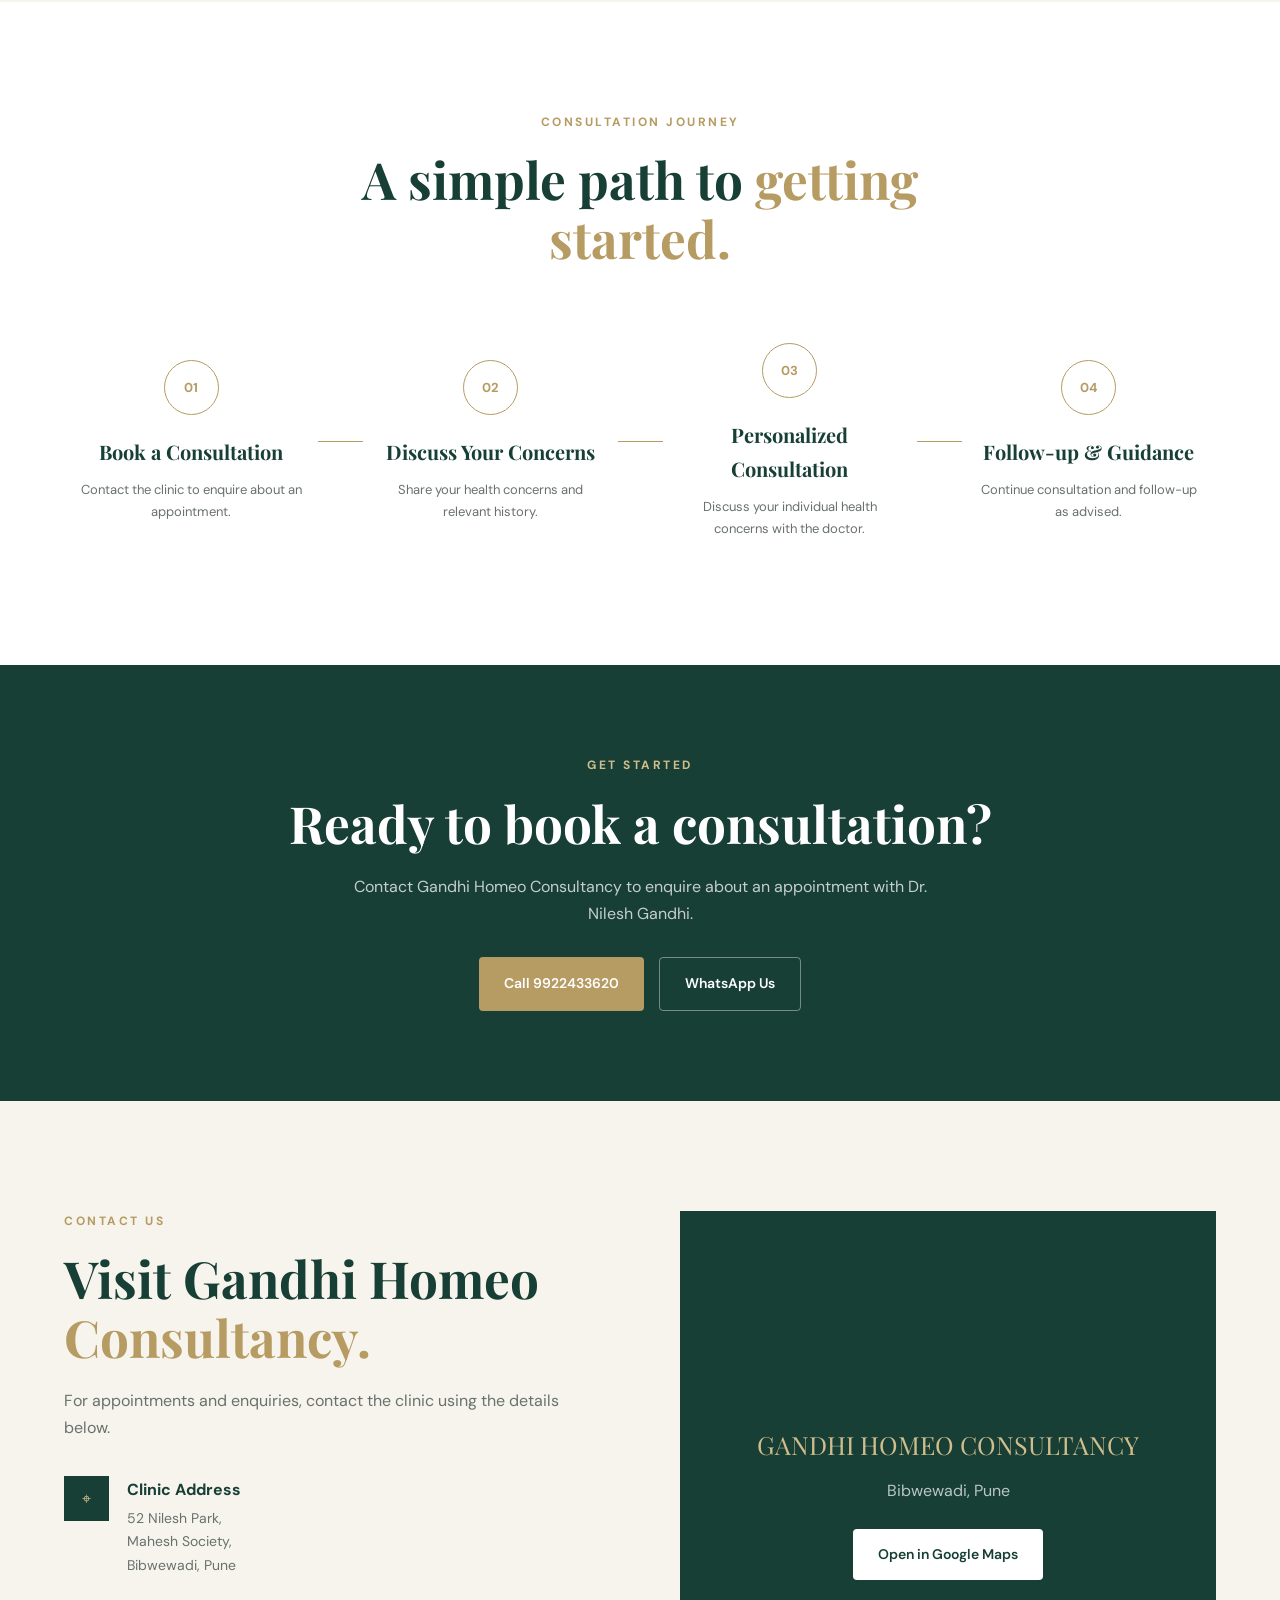
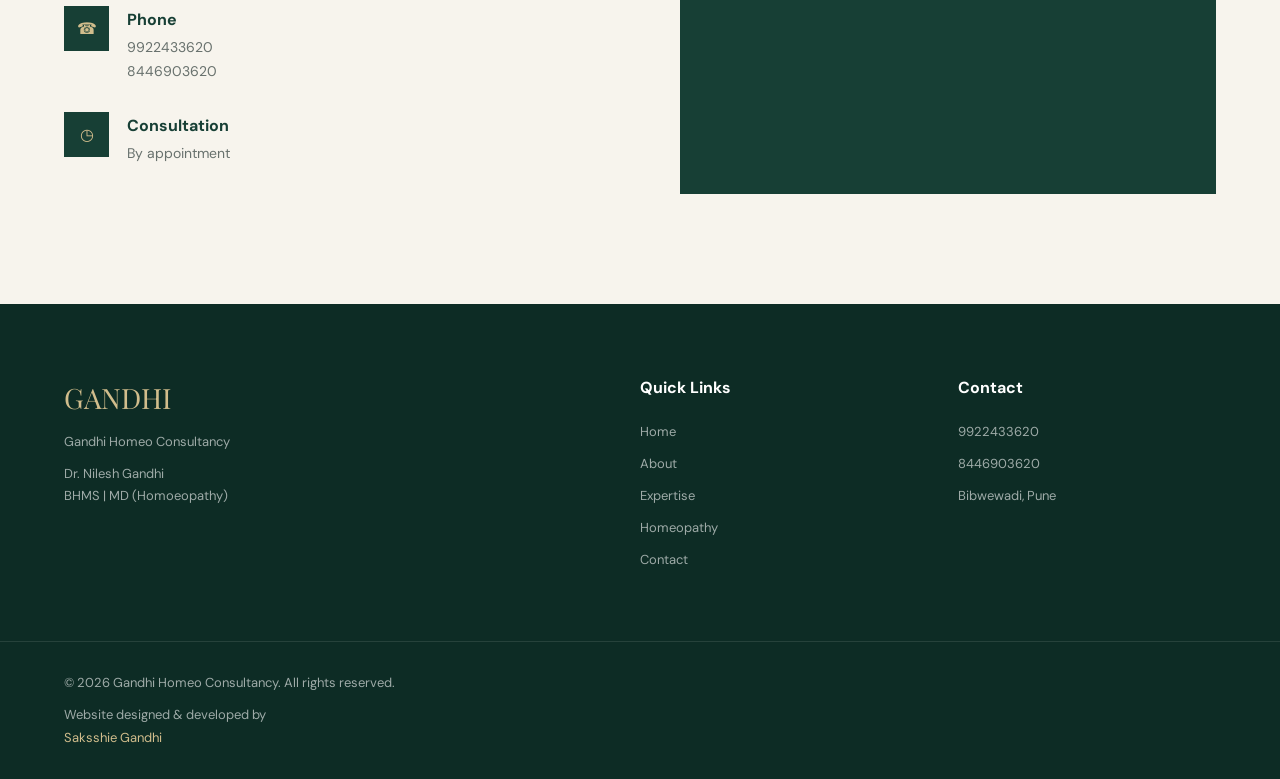
==== commit 28e79fda: "Update index.html" ====
--- a/index.html
+++ b/index.html
@@ -975,4 +975,4 @@
 
 </body>
 
-</html>+</html>
